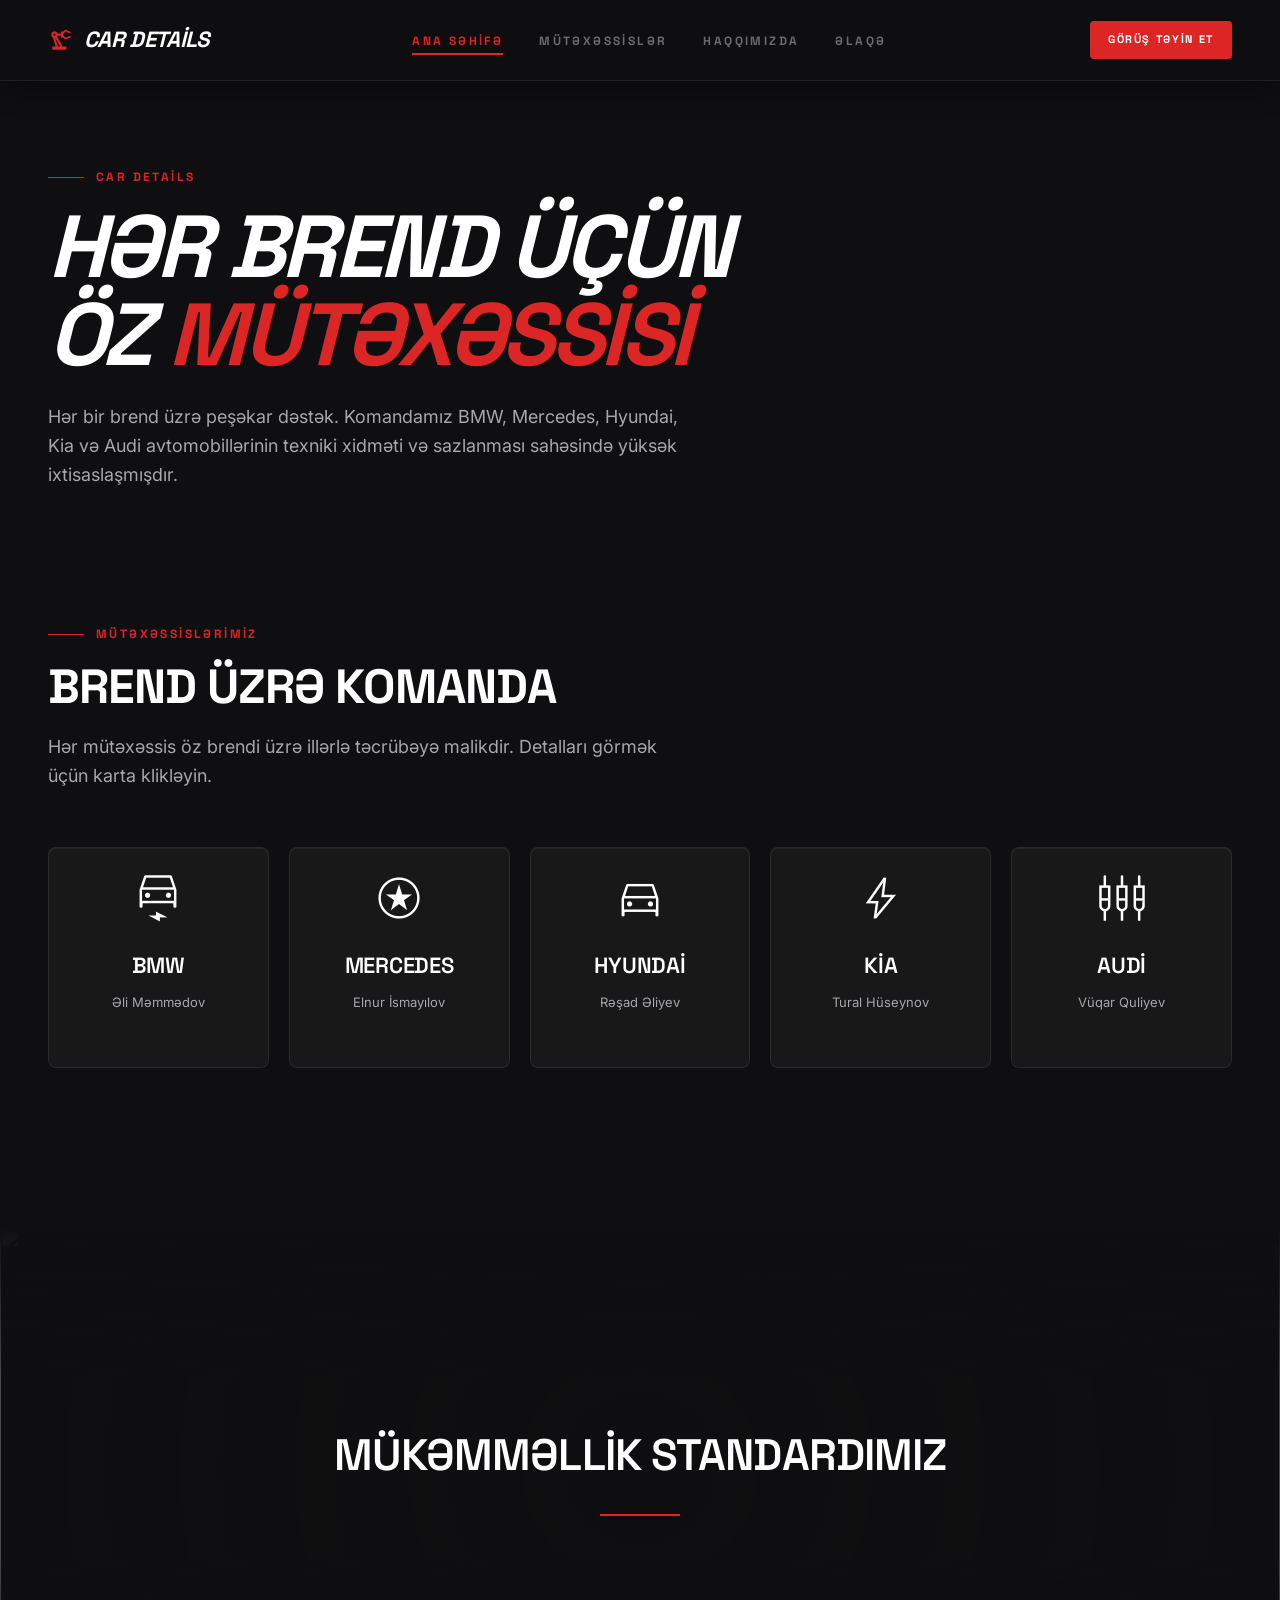
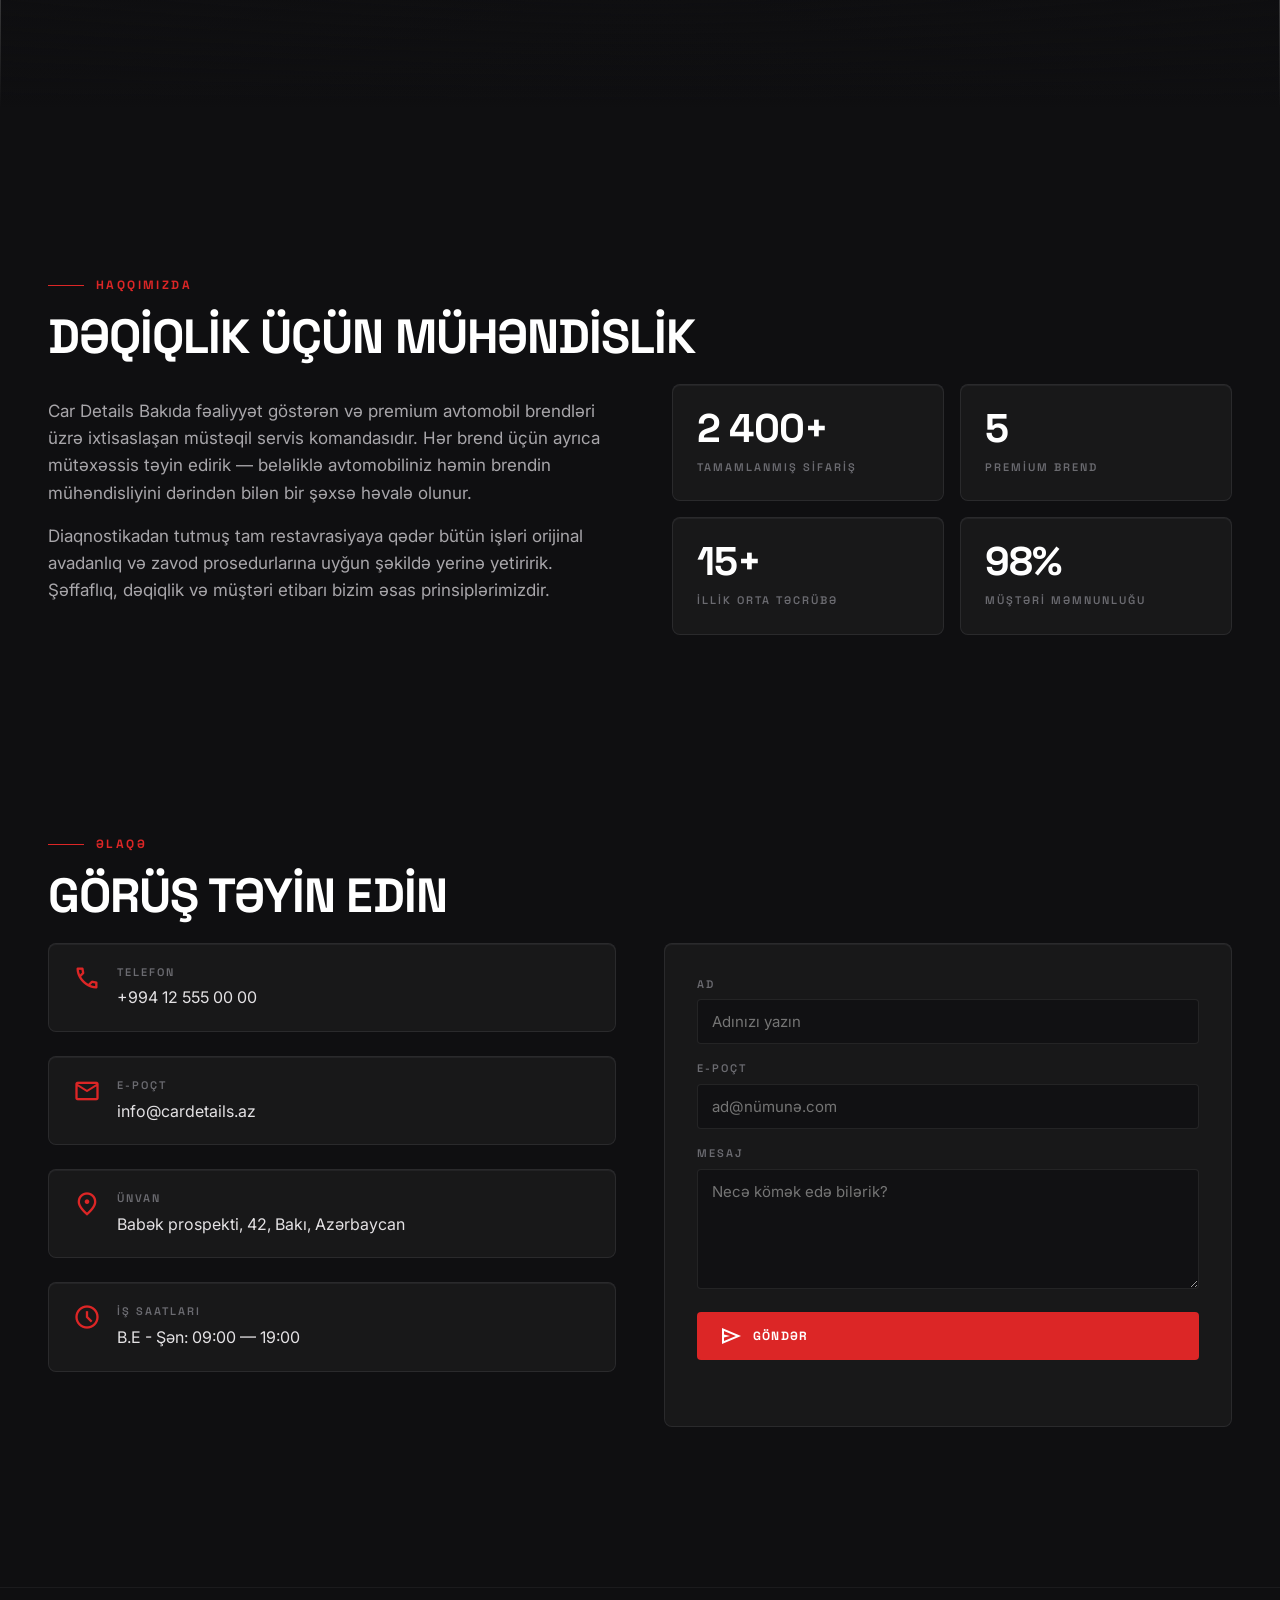
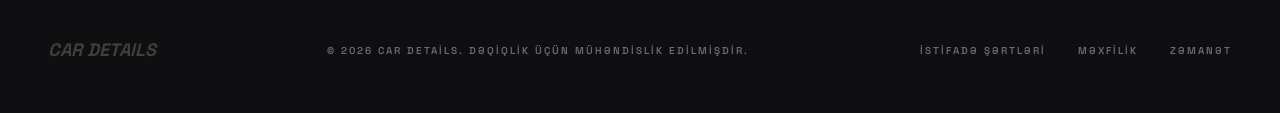
==== index.html @ a3300c51 "Initial commit: Car Details landing page - Responsive landing page with hero, specialists grid, abou" ====
<!DOCTYPE html>
<html lang="az">
  <head>
    <meta charset="UTF-8" />
    <meta name="viewport" content="width=device-width, initial-scale=1.0" />
    <title>Car Details — Avtomobil Mütəxəssisləri</title>
    <meta
      name="description"
      content="Car Details — BMW, Mercedes, Hyundai, Kia və Audi üzrə peşəkar avtomobil mütəxəssisləri."
    />
    <link rel="preconnect" href="https://fonts.googleapis.com" />
    <link rel="preconnect" href="https://fonts.gstatic.com" crossorigin />
    <link
      href="https://fonts.googleapis.com/css2?family=Space+Grotesk:wght@300;400;500;600;700;900&family=Inter:wght@300;400;500;600;700&display=swap"
      rel="stylesheet"
    />
    <link
      href="https://fonts.googleapis.com/css2?family=Material+Symbols+Outlined:wght,FILL@100..700,0..1&display=swap"
      rel="stylesheet"
    />
    <link rel="stylesheet" href="css/style.css" />
    <link rel="stylesheet" href="css/navbar.css" />
    <link rel="stylesheet" href="css/cards.css" />
  </head>
  <body>
    <header class="navbar">
      <div class="navbar-inner">
        <a href="#ana-sehife" class="navbar-brand">
          <span class="material-symbols-outlined">precision_manufacturing</span>
          Car Details
        </a>

        <button
          class="navbar-toggle"
          id="navToggle"
          aria-label="Menyunu aç"
          aria-controls="navMenu"
          aria-expanded="false"
        >
          <span class="material-symbols-outlined">menu</span>
        </button>

        <ul class="navbar-menu" id="navMenu">
          <li>
            <a href="#ana-sehife" class="navbar-link active" data-nav>Ana Səhifə</a>
          </li>
          <li>
            <a href="#mutexessisler" class="navbar-link" data-nav>Mütəxəssislər</a>
          </li>
          <li>
            <a href="#haqqimizda" class="navbar-link" data-nav>Haqqımızda</a>
          </li>
          <li>
            <a href="#elaqe" class="navbar-link" data-nav>Əlaqə</a>
          </li>
        </ul>

        <a href="#elaqe" class="navbar-cta">Görüş Təyin Et</a>
      </div>
    </header>

    <main class="page-fade">
      <section id="ana-sehife" class="section hero">
        <div class="container">
          <span class="section-eyebrow">Car Details</span>
          <h1 class="hero-headline">
            Hər brend üçün<br />
            öz <span>mütəxəssisi</span>
          </h1>
          <p class="hero-lead">
            Hər bir brend üzrə peşəkar dəstək. Komandamız BMW, Mercedes,
            Hyundai, Kia və Audi avtomobillərinin texniki xidməti və sazlanması
            sahəsində yüksək ixtisaslaşmışdır.
          </p>
        </div>
      </section>

      <section id="mutexessisler" class="section">
        <div class="container">
          <span class="section-eyebrow">Mütəxəssislərimiz</span>
          <h2 class="section-title">Brend üzrə Komanda</h2>
          <p class="section-subtitle">
            Hər mütəxəssis öz brendi üzrə illərlə təcrübəyə malikdir. Detalları
            görmək üçün karta klikləyin.
          </p>
          <div class="cards-grid" id="cardsGrid"></div>
        </div>
      </section>

      <section class="visual-break" aria-hidden="true">
        <img
          src="https://images.unsplash.com/photo-1511919884226-fd3cad34687c?auto=format&fit=crop&w=1920&q=80"
          alt=""
        />
        <div class="visual-break-content">
          <h2>Mükəmməllik Standardımız</h2>
          <div class="visual-break-rule"></div>
        </div>
      </section>

      <section id="haqqimizda" class="section">
        <div class="container">
          <span class="section-eyebrow">Haqqımızda</span>
          <h2 class="section-title">Dəqiqlik üçün Mühəndislik</h2>
          <div class="about-grid">
            <div class="about-content">
              <p>
                Car Details Bakıda fəaliyyət göstərən və premium avtomobil
                brendləri üzrə ixtisaslaşan müstəqil servis komandasıdır. Hər
                brend üçün ayrıca mütəxəssis təyin edirik — beləliklə avtomobiliniz
                həmin brendin mühəndisliyini dərindən bilən bir şəxsə həvalə
                olunur.
              </p>
              <p>
                Diaqnostikadan tutmuş tam restavrasiyaya qədər bütün işləri orijinal
                avadanlıq və zavod prosedurlarına uyğun şəkildə yerinə yetiririk.
                Şəffaflıq, dəqiqlik və müştəri etibarı bizim əsas prinsiplərimizdir.
              </p>
            </div>
            <div class="about-stats">
              <div class="about-stat glass">
                <div class="about-stat-value">2 400+</div>
                <div class="about-stat-label">Tamamlanmış Sifariş</div>
              </div>
              <div class="about-stat glass">
                <div class="about-stat-value">5</div>
                <div class="about-stat-label">Premium Brend</div>
              </div>
              <div class="about-stat glass">
                <div class="about-stat-value">15+</div>
                <div class="about-stat-label">İllik Orta Təcrübə</div>
              </div>
              <div class="about-stat glass">
                <div class="about-stat-value">98%</div>
                <div class="about-stat-label">Müştəri Məmnunluğu</div>
              </div>
            </div>
          </div>
        </div>
      </section>

      <section id="elaqe" class="section">
        <div class="container">
          <span class="section-eyebrow">Əlaqə</span>
          <h2 class="section-title">Görüş Təyin Edin</h2>
          <div class="contact-grid">
            <div class="contact-info">
              <div class="contact-item glass">
                <span class="material-symbols-outlined">call</span>
                <div>
                  <div class="contact-item-label">Telefon</div>
                  <div class="contact-item-value">+994 12 555 00 00</div>
                </div>
              </div>
              <div class="contact-item glass">
                <span class="material-symbols-outlined">mail</span>
                <div>
                  <div class="contact-item-label">E-poçt</div>
                  <div class="contact-item-value">info@cardetails.az</div>
                </div>
              </div>
              <div class="contact-item glass">
                <span class="material-symbols-outlined">location_on</span>
                <div>
                  <div class="contact-item-label">Ünvan</div>
                  <div class="contact-item-value">
                    Babək prospekti, 42, Bakı, Azərbaycan
                  </div>
                </div>
              </div>
              <div class="contact-item glass">
                <span class="material-symbols-outlined">schedule</span>
                <div>
                  <div class="contact-item-label">İş saatları</div>
                  <div class="contact-item-value">B.E - Şən: 09:00 — 19:00</div>
                </div>
              </div>
            </div>

            <form class="contact-form glass" id="contactForm" novalidate>
              <div>
                <label for="cf-name">Ad</label>
                <input
                  type="text"
                  id="cf-name"
                  name="name"
                  required
                  placeholder="Adınızı yazın"
                />
              </div>
              <div>
                <label for="cf-email">E-poçt</label>
                <input
                  type="email"
                  id="cf-email"
                  name="email"
                  required
                  placeholder="ad@nümunə.com"
                />
              </div>
              <div>
                <label for="cf-message">Mesaj</label>
                <textarea
                  id="cf-message"
                  name="message"
                  required
                  placeholder="Necə kömək edə bilərik?"
                ></textarea>
              </div>
              <button type="submit" class="btn">
                <span class="material-symbols-outlined">send</span>
                Göndər
              </button>
              <div class="contact-form-status" id="contactStatus"></div>
            </form>
          </div>
        </div>
      </section>
    </main>

    <footer class="footer">
      <div class="container footer-inner">
        <div class="footer-brand">CAR DETAILS</div>
        <div class="footer-copy">
          © 2026 Car Details. Dəqiqlik üçün mühəndislik edilmişdir.
        </div>
        <nav class="footer-links">
          <a href="#">İstifadə Şərtləri</a>
          <a href="#">Məxfilik</a>
          <a href="#">Zəmanət</a>
        </nav>
      </div>
    </footer>

    <script src="js/data.js"></script>
    <script src="js/app.js"></script>
  </body>
</html>
---- css/style.css ----
:root {
  --bg: #0f0f11;
  --surface: #131315;
  --surface-1: #1b1b1d;
  --surface-2: #1f1f21;
  --surface-3: #2a2a2c;
  --on-surface: #e4e2e4;
  --on-muted: #a8a6aa;
  --on-dim: #6b6b70;
  --border: rgba(255, 255, 255, 0.08);
  --border-strong: rgba(255, 255, 255, 0.14);
  --accent: #dc2626;
  --accent-hover: #b91c1c;
  --accent-glow: #ff5540;
  --shadow-lg: 0 24px 60px rgba(0, 0, 0, 0.45);
  --container: 1440px;
  --gutter: 24px;
  --radius-sm: 4px;
  --radius-md: 8px;
  --radius-lg: 12px;
  --easing: cubic-bezier(0.4, 0, 0.2, 1);
}

* {
  margin: 0;
  padding: 0;
  box-sizing: border-box;
}

html {
  scroll-behavior: smooth;
  scroll-padding-top: 96px;
}

body {
  font-family: "Inter", system-ui, -apple-system, sans-serif;
  font-size: 16px;
  line-height: 1.6;
  font-weight: 400;
  background: var(--bg);
  color: var(--on-surface);
  -webkit-font-smoothing: antialiased;
  -moz-osx-font-smoothing: grayscale;
  min-height: 100vh;
  overflow-x: hidden;
}

img {
  max-width: 100%;
  display: block;
}

a {
  color: inherit;
  text-decoration: none;
}

button {
  font-family: inherit;
  cursor: pointer;
  border: none;
  background: none;
  color: inherit;
}

.material-symbols-outlined {
  font-variation-settings: "FILL" 0, "wght" 400, "GRAD" 0, "opsz" 24;
  display: inline-block;
  line-height: 1;
  user-select: none;
}

.container {
  max-width: var(--container);
  margin: 0 auto;
  padding: 0 48px;
}

main {
  padding-top: 80px;
}

.section {
  padding: 96px 0;
  position: relative;
}

.section-eyebrow {
  font-family: "Space Grotesk", sans-serif;
  font-size: 12px;
  font-weight: 700;
  letter-spacing: 0.2em;
  text-transform: uppercase;
  color: var(--accent);
  margin-bottom: 16px;
  display: inline-flex;
  align-items: center;
  gap: 12px;
}

.section-eyebrow::before {
  content: "";
  width: 36px;
  height: 1px;
  background: var(--accent);
  display: inline-block;
}

.section-title {
  font-family: "Space Grotesk", sans-serif;
  font-size: clamp(32px, 5vw, 48px);
  line-height: 1.1;
  letter-spacing: -0.02em;
  font-weight: 700;
  color: #fff;
  margin-bottom: 20px;
  text-transform: uppercase;
}

.section-subtitle {
  font-size: 18px;
  line-height: 1.6;
  color: var(--on-muted);
  max-width: 640px;
}

.btn {
  display: inline-flex;
  align-items: center;
  gap: 10px;
  background: var(--accent);
  color: #fff;
  padding: 12px 22px;
  font-family: "Space Grotesk", sans-serif;
  text-transform: uppercase;
  letter-spacing: 0.1em;
  font-weight: 700;
  font-size: 12px;
  border-radius: var(--radius-sm);
  transition: background 0.2s var(--easing), transform 0.15s var(--easing);
}

.btn:hover {
  background: var(--accent-hover);
}

.btn:active {
  transform: scale(0.97);
}

.btn-ghost {
  background: transparent;
  border: 1px solid var(--border-strong);
  color: var(--on-surface);
}

.btn-ghost:hover {
  border-color: var(--accent);
  color: #fff;
  background: rgba(220, 38, 38, 0.08);
}

.glass {
  background: rgba(31, 31, 33, 0.6);
  backdrop-filter: blur(20px);
  -webkit-backdrop-filter: blur(20px);
  border: 1px solid var(--border);
  border-radius: var(--radius-md);
  box-shadow: inset 0 1px 0 0 rgba(255, 255, 255, 0.05);
}

/* Hero */
.hero {
  padding: 80px 0 32px;
}

.hero-headline {
  font-family: "Space Grotesk", sans-serif;
  font-size: clamp(48px, 8vw, 88px);
  line-height: 1;
  letter-spacing: -0.04em;
  font-weight: 700;
  text-transform: uppercase;
  color: #fff;
  font-style: italic;
}

.hero-headline span {
  color: var(--accent);
}

.hero-lead {
  margin-top: 24px;
  font-size: 18px;
  color: var(--on-muted);
  max-width: 640px;
}

/* Visual break */
.visual-break {
  position: relative;
  height: 480px;
  overflow: hidden;
  margin: 64px 0;
}

.visual-break::before,
.visual-break::after {
  content: "";
  position: absolute;
  inset: 0;
  z-index: 1;
}

.visual-break::before {
  background: linear-gradient(
    to top,
    var(--bg) 0%,
    transparent 30%,
    transparent 70%,
    var(--bg) 100%
  );
}

.visual-break::after {
  background: radial-gradient(
    circle at center,
    transparent 0%,
    rgba(15, 15, 17, 0.4) 100%
  );
}

.visual-break img {
  width: 100%;
  height: 100%;
  object-fit: cover;
  filter: grayscale(100%) brightness(0.55);
}

.visual-break-content {
  position: absolute;
  inset: 0;
  z-index: 2;
  display: flex;
  flex-direction: column;
  align-items: center;
  justify-content: center;
  text-align: center;
}

.visual-break-content h2 {
  font-family: "Space Grotesk", sans-serif;
  font-size: clamp(28px, 4vw, 44px);
  text-transform: uppercase;
  font-weight: 600;
  color: #fff;
  letter-spacing: -0.02em;
  margin-bottom: 24px;
}

.visual-break-rule {
  width: 80px;
  height: 2px;
  background: var(--accent);
}

/* About */
.about-grid {
  display: grid;
  grid-template-columns: 1fr 1fr;
  gap: 64px;
  align-items: center;
}

.about-content p {
  color: var(--on-muted);
  margin-bottom: 16px;
  font-size: 17px;
}

.about-stats {
  display: grid;
  grid-template-columns: repeat(2, 1fr);
  gap: 16px;
}

.about-stat {
  padding: 24px;
}

.about-stat-value {
  font-family: "Space Grotesk", sans-serif;
  font-size: 40px;
  font-weight: 700;
  color: #fff;
  line-height: 1;
  letter-spacing: -0.02em;
}

.about-stat-label {
  font-family: "Space Grotesk", sans-serif;
  font-size: 11px;
  text-transform: uppercase;
  letter-spacing: 0.18em;
  color: var(--on-dim);
  margin-top: 10px;
  font-weight: 600;
}

/* Contact */
.contact-grid {
  display: grid;
  grid-template-columns: 1fr 1fr;
  gap: 48px;
}

.contact-info {
  display: flex;
  flex-direction: column;
  gap: 24px;
}

.contact-item {
  display: flex;
  align-items: flex-start;
  gap: 16px;
  padding: 20px 24px;
}

.contact-item .material-symbols-outlined {
  color: var(--accent);
  font-size: 28px;
  flex-shrink: 0;
}

.contact-item-label {
  font-family: "Space Grotesk", sans-serif;
  font-size: 11px;
  letter-spacing: 0.18em;
  text-transform: uppercase;
  color: var(--on-dim);
  margin-bottom: 4px;
  font-weight: 600;
}

.contact-item-value {
  font-size: 16px;
  color: var(--on-surface);
}

.contact-form {
  padding: 32px;
  display: flex;
  flex-direction: column;
  gap: 16px;
}

.contact-form label {
  font-family: "Space Grotesk", sans-serif;
  font-size: 11px;
  letter-spacing: 0.18em;
  text-transform: uppercase;
  color: var(--on-dim);
  margin-bottom: 6px;
  font-weight: 600;
  display: block;
}

.contact-form input,
.contact-form textarea {
  width: 100%;
  background: rgba(0, 0, 0, 0.25);
  border: 1px solid var(--border);
  border-radius: var(--radius-sm);
  padding: 12px 14px;
  color: var(--on-surface);
  font-family: inherit;
  font-size: 15px;
  transition: border-color 0.2s var(--easing), background 0.2s var(--easing);
}

.contact-form input:focus,
.contact-form textarea:focus {
  outline: none;
  border-color: var(--accent);
  background: rgba(0, 0, 0, 0.4);
}

.contact-form textarea {
  resize: vertical;
  min-height: 120px;
  font-family: inherit;
}

.contact-form-status {
  font-family: "Space Grotesk", sans-serif;
  font-size: 12px;
  letter-spacing: 0.1em;
  text-transform: uppercase;
  color: var(--accent);
  min-height: 18px;
  font-weight: 600;
}

/* Footer */
.footer {
  background: var(--bg);
  border-top: 1px solid rgba(255, 255, 255, 0.05);
  padding: 48px 0;
  margin-top: 64px;
}

.footer-inner {
  display: flex;
  flex-wrap: wrap;
  justify-content: space-between;
  align-items: center;
  gap: 24px;
}

.footer-brand {
  font-family: "Space Grotesk", sans-serif;
  font-weight: 900;
  font-size: 18px;
  color: rgba(255, 255, 255, 0.2);
  text-transform: uppercase;
  font-style: italic;
}

.footer-copy,
.footer-links a {
  font-family: "Space Grotesk", sans-serif;
  font-size: 10px;
  letter-spacing: 0.2em;
  text-transform: uppercase;
  color: var(--on-dim);
  font-weight: 600;
}

.footer-links {
  display: flex;
  gap: 32px;
}

.footer-links a {
  transition: color 0.2s var(--easing);
}

.footer-links a:hover {
  color: var(--accent);
}

/* Page transition */
.page-fade {
  animation: fadeIn 0.5s var(--easing) both;
}

@keyframes fadeIn {
  from {
    opacity: 0;
    transform: translateY(8px);
  }
  to {
    opacity: 1;
    transform: translateY(0);
  }
}

/* Responsive */
@media (max-width: 960px) {
  .container {
    padding: 0 24px;
  }
  .section {
    padding: 64px 0;
  }
  .about-grid,
  .contact-grid {
    grid-template-columns: 1fr;
    gap: 32px;
  }
  .visual-break {
    height: 360px;
    margin: 48px 0;
  }
  main {
    padding-top: 72px;
  }
}

@media (max-width: 600px) {
  .container {
    padding: 0 20px;
  }
  .footer-inner {
    flex-direction: column;
    text-align: center;
  }
  .footer-links {
    flex-wrap: wrap;
    justify-content: center;
    gap: 18px;
  }
}
---- css/navbar.css ----
.navbar {
  position: fixed;
  top: 0;
  left: 0;
  right: 0;
  z-index: 50;
  background: rgba(15, 15, 17, 0.78);
  backdrop-filter: blur(24px);
  -webkit-backdrop-filter: blur(24px);
  border-bottom: 1px solid rgba(255, 255, 255, 0.08);
  box-shadow: 0 4px 30px rgba(0, 0, 0, 0.4);
}

.navbar-inner {
  display: flex;
  justify-content: space-between;
  align-items: center;
  height: 80px;
  max-width: var(--container);
  margin: 0 auto;
  padding: 0 48px;
  gap: 24px;
}

.navbar-brand {
  font-family: "Space Grotesk", sans-serif;
  font-size: 22px;
  font-weight: 900;
  font-style: italic;
  letter-spacing: -0.03em;
  text-transform: uppercase;
  color: #fff;
  display: flex;
  align-items: center;
  gap: 10px;
  white-space: nowrap;
}

.navbar-brand .material-symbols-outlined {
  font-size: 26px;
  color: var(--accent);
}

.navbar-menu {
  display: flex;
  gap: 36px;
  align-items: center;
  list-style: none;
}

.navbar-link {
  font-family: "Space Grotesk", sans-serif;
  font-size: 12px;
  font-weight: 700;
  text-transform: uppercase;
  letter-spacing: 0.2em;
  color: var(--on-dim);
  padding-bottom: 4px;
  border-bottom: 2px solid transparent;
  transition: color 0.2s var(--easing), border-color 0.2s var(--easing);
}

.navbar-link:hover {
  color: #fff;
}

.navbar-link.active {
  color: var(--accent);
  border-bottom-color: var(--accent);
}

.navbar-cta {
  background: var(--accent);
  color: #fff;
  padding: 10px 18px;
  font-family: "Space Grotesk", sans-serif;
  font-size: 11px;
  font-weight: 700;
  letter-spacing: 0.15em;
  text-transform: uppercase;
  border-radius: var(--radius-sm);
  transition: background 0.2s var(--easing), transform 0.15s var(--easing);
  display: inline-flex;
  align-items: center;
  gap: 8px;
  white-space: nowrap;
}

.navbar-cta:hover {
  background: var(--accent-hover);
}

.navbar-cta:active {
  transform: scale(0.97);
}

.navbar-toggle {
  display: none;
  width: 40px;
  height: 40px;
  align-items: center;
  justify-content: center;
  border-radius: var(--radius-sm);
  color: #fff;
  border: 1px solid var(--border);
  background: rgba(255, 255, 255, 0.04);
  transition: background 0.2s var(--easing);
}

.navbar-toggle:hover {
  background: rgba(220, 38, 38, 0.15);
  border-color: var(--accent);
}

.navbar-toggle .material-symbols-outlined {
  font-size: 24px;
}

@media (max-width: 960px) {
  .navbar-inner {
    padding: 0 24px;
    height: 72px;
  }

  .navbar-toggle {
    display: inline-flex;
  }

  .navbar-menu {
    position: absolute;
    top: 72px;
    left: 0;
    right: 0;
    flex-direction: column;
    align-items: stretch;
    gap: 0;
    background: rgba(15, 15, 17, 0.96);
    backdrop-filter: blur(24px);
    -webkit-backdrop-filter: blur(24px);
    border-bottom: 1px solid rgba(255, 255, 255, 0.08);
    padding: 12px 24px 20px;
    transform: translateY(-12px);
    opacity: 0;
    pointer-events: none;
    transition: opacity 0.25s var(--easing), transform 0.25s var(--easing);
  }

  .navbar-menu.open {
    opacity: 1;
    transform: translateY(0);
    pointer-events: auto;
  }

  .navbar-link {
    padding: 14px 4px;
    border-bottom: 1px solid var(--border);
  }

  .navbar-link.active {
    border-bottom-color: var(--accent);
  }

  .navbar-cta {
    display: none;
  }
}
---- css/cards.css ----
/* Specialist brand cards (home page) */
.cards-grid {
  display: grid;
  grid-template-columns: repeat(5, 1fr);
  gap: 20px;
  margin-top: 56px;
}

.card {
  position: relative;
  display: flex;
  flex-direction: column;
  align-items: center;
  justify-content: center;
  text-align: center;
  padding: 32px 20px;
  aspect-ratio: 1;
  background: rgba(31, 31, 33, 0.6);
  backdrop-filter: blur(20px);
  -webkit-backdrop-filter: blur(20px);
  border: 1px solid rgba(255, 255, 255, 0.08);
  border-radius: var(--radius-md);
  box-shadow: inset 0 1px 0 0 rgba(255, 255, 255, 0.05);
  cursor: pointer;
  overflow: hidden;
  transition: transform 0.35s var(--easing), border-color 0.35s var(--easing),
    background 0.35s var(--easing), box-shadow 0.35s var(--easing);
}

.card::after {
  content: "";
  position: absolute;
  inset: 0;
  background: radial-gradient(
    circle at 50% 110%,
    rgba(255, 85, 64, 0.18) 0%,
    transparent 60%
  );
  opacity: 0;
  transition: opacity 0.35s var(--easing);
  pointer-events: none;
}

.card:hover {
  transform: translateY(-6px);
  border-color: rgba(255, 85, 64, 0.5);
  background: rgba(31, 31, 33, 0.85);
  box-shadow: 0 18px 48px rgba(0, 0, 0, 0.45),
    inset 0 1px 0 0 rgba(255, 255, 255, 0.08);
}

.card:hover::after {
  opacity: 1;
}

.card-icon {
  display: flex;
  align-items: center;
  justify-content: center;
  margin-bottom: 24px;
  color: #fff;
  transition: color 0.3s var(--easing), transform 0.3s var(--easing);
}

.card-icon .material-symbols-outlined {
  font-size: 52px;
  font-variation-settings: "FILL" 0, "wght" 300, "GRAD" 0, "opsz" 48;
}

.card:hover .card-icon {
  color: var(--accent);
  transform: scale(1.05);
}

.card-brand {
  font-family: "Space Grotesk", sans-serif;
  font-size: 22px;
  font-weight: 600;
  color: #fff;
  letter-spacing: -0.01em;
  text-transform: uppercase;
  transition: color 0.3s var(--easing);
  position: relative;
  z-index: 1;
}

.card:hover .card-brand {
  color: var(--accent);
}

.card-name {
  margin-top: 8px;
  font-size: 13px;
  color: var(--on-muted);
  position: relative;
  z-index: 1;
}

.card-tagline {
  margin-top: 14px;
  font-family: "Space Grotesk", sans-serif;
  font-size: 10px;
  letter-spacing: 0.2em;
  text-transform: uppercase;
  color: var(--on-dim);
  font-weight: 600;
  opacity: 0;
  transform: translateY(6px);
  transition: opacity 0.35s var(--easing), transform 0.35s var(--easing);
  position: relative;
  z-index: 1;
}

.card:hover .card-tagline {
  opacity: 1;
  transform: translateY(0);
}

@media (max-width: 1100px) {
  .cards-grid {
    grid-template-columns: repeat(3, 1fr);
  }
}

@media (max-width: 700px) {
  .cards-grid {
    grid-template-columns: repeat(2, 1fr);
    gap: 14px;
  }
  .card {
    padding: 24px 14px;
  }
  .card-icon .material-symbols-outlined {
    font-size: 42px;
  }
  .card-brand {
    font-size: 18px;
  }
}

@media (max-width: 420px) {
  .cards-grid {
    grid-template-columns: 1fr;
  }
  .card {
    aspect-ratio: 16 / 10;
  }
}

/* Specialist details page */
.specialist-back {
  display: inline-flex;
  align-items: center;
  gap: 8px;
  font-family: "Space Grotesk", sans-serif;
  font-size: 11px;
  letter-spacing: 0.2em;
  text-transform: uppercase;
  color: var(--on-muted);
  margin-bottom: 32px;
  padding: 8px 14px;
  border: 1px solid var(--border);
  border-radius: var(--radius-sm);
  font-weight: 600;
  transition: color 0.2s var(--easing), border-color 0.2s var(--easing),
    background 0.2s var(--easing);
}

.specialist-back:hover {
  color: #fff;
  border-color: var(--accent);
  background: rgba(220, 38, 38, 0.08);
}

.specialist-grid {
  display: grid;
  grid-template-columns: 4fr 8fr;
  gap: 32px;
}

.specialist-profile {
  display: flex;
  flex-direction: column;
  gap: 28px;
}

.specialist-image {
  position: relative;
  aspect-ratio: 4 / 5;
  overflow: hidden;
  border-radius: var(--radius-md);
  padding: 8px;
  background: rgba(31, 31, 33, 0.6);
  backdrop-filter: blur(20px);
  -webkit-backdrop-filter: blur(20px);
  border: 1px solid var(--border);
}

.specialist-image img {
  width: 100%;
  height: 100%;
  object-fit: cover;
  border-radius: var(--radius-sm);
  filter: grayscale(80%);
  transition: filter 0.7s var(--easing), transform 0.7s var(--easing);
}

.specialist-image:hover img {
  filter: grayscale(0%);
  transform: scale(1.02);
}

.specialist-image::after {
  content: "";
  position: absolute;
  inset: 8px;
  border-radius: var(--radius-sm);
  background: linear-gradient(
    to top,
    rgba(15, 15, 17, 0.7) 0%,
    transparent 40%
  );
  pointer-events: none;
}

.specialist-name {
  font-family: "Space Grotesk", sans-serif;
  font-size: clamp(40px, 6vw, 64px);
  line-height: 1;
  letter-spacing: -0.04em;
  font-weight: 700;
  text-transform: uppercase;
  font-style: italic;
  color: #fff;
}

.specialist-title-row {
  display: flex;
  align-items: center;
  gap: 14px;
  margin-top: 14px;
}

.specialist-title-row::before {
  content: "";
  width: 48px;
  height: 1px;
  background: var(--accent);
}

.specialist-title-text {
  font-family: "Space Grotesk", sans-serif;
  font-size: 12px;
  font-weight: 700;
  letter-spacing: 0.2em;
  text-transform: uppercase;
  color: var(--accent);
}

.specialist-actions {
  display: flex;
  gap: 12px;
}

.specialist-action {
  width: 48px;
  height: 48px;
  display: inline-flex;
  align-items: center;
  justify-content: center;
  background: rgba(31, 31, 33, 0.6);
  backdrop-filter: blur(20px);
  -webkit-backdrop-filter: blur(20px);
  border: 1px solid var(--border);
  border-radius: var(--radius-md);
  color: #fff;
  transition: background 0.2s var(--easing), border-color 0.2s var(--easing),
    transform 0.15s var(--easing);
}

.specialist-action:hover {
  background: var(--accent);
  border-color: var(--accent);
}

.specialist-action:active {
  transform: scale(0.95);
}

.specialist-content {
  display: flex;
  flex-direction: column;
  gap: 28px;
}

.bio-card {
  padding: 40px;
  display: flex;
  flex-direction: column;
  gap: 28px;
}

.bio-eyebrow {
  font-family: "Space Grotesk", sans-serif;
  font-size: 11px;
  letter-spacing: 0.22em;
  text-transform: uppercase;
  color: var(--on-dim);
  font-weight: 600;
}

.bio-text {
  font-size: 17px;
  line-height: 1.7;
  color: var(--on-muted);
}

.bio-meta {
  display: grid;
  grid-template-columns: 1fr 1fr;
  gap: 28px;
  padding-top: 28px;
  border-top: 1px solid var(--border);
}

.bio-meta-label {
  font-family: "Space Grotesk", sans-serif;
  font-size: 11px;
  letter-spacing: 0.22em;
  text-transform: uppercase;
  color: var(--on-dim);
  margin-bottom: 6px;
  font-weight: 600;
}

.bio-meta-value {
  font-family: "Space Grotesk", sans-serif;
  font-size: 20px;
  font-weight: 600;
  color: #fff;
  letter-spacing: -0.01em;
}

.stats-grid {
  display: grid;
  grid-template-columns: repeat(3, 1fr);
  gap: 16px;
}

.stat {
  padding: 28px 20px;
  display: flex;
  flex-direction: column;
  align-items: center;
  text-align: center;
  gap: 14px;
}

.stat .material-symbols-outlined {
  color: var(--accent);
  font-size: 36px;
}

.stat-value {
  font-family: "Space Grotesk", sans-serif;
  font-size: 36px;
  font-weight: 700;
  letter-spacing: -0.02em;
  color: #fff;
  line-height: 1;
}

.stat-label {
  font-family: "Space Grotesk", sans-serif;
  font-size: 10px;
  letter-spacing: 0.22em;
  text-transform: uppercase;
  color: var(--on-dim);
  font-weight: 600;
}

.map-card {
  position: relative;
  height: 220px;
  overflow: hidden;
  border-radius: var(--radius-md);
}

.map-card iframe {
  width: 100%;
  height: 100%;
  border: 0;
  filter: grayscale(80%) invert(1) contrast(0.9) hue-rotate(180deg) brightness(0.85);
  transition: filter 0.4s var(--easing);
}

.map-card:hover iframe {
  filter: grayscale(40%) invert(1) contrast(0.9) hue-rotate(180deg)
    brightness(0.95);
}

.map-pin {
  position: absolute;
  top: 50%;
  left: 50%;
  transform: translate(-50%, -50%);
  display: inline-flex;
  align-items: center;
  gap: 10px;
  background: rgba(220, 38, 38, 0.2);
  backdrop-filter: blur(8px);
  -webkit-backdrop-filter: blur(8px);
  border: 1px solid var(--accent);
  border-radius: var(--radius-sm);
  padding: 12px 20px;
  pointer-events: none;
  font-family: "Space Grotesk", sans-serif;
  font-size: 11px;
  letter-spacing: 0.22em;
  text-transform: uppercase;
  color: #fff;
  font-weight: 700;
}

.map-pin .material-symbols-outlined {
  font-size: 20px;
  font-variation-settings: "FILL" 1;
}

@media (max-width: 960px) {
  .specialist-grid {
    grid-template-columns: 1fr;
    gap: 32px;
  }
  .bio-card {
    padding: 28px;
  }
  .bio-meta {
    grid-template-columns: 1fr;
    gap: 20px;
  }
  .stats-grid {
    grid-template-columns: 1fr;
  }
}
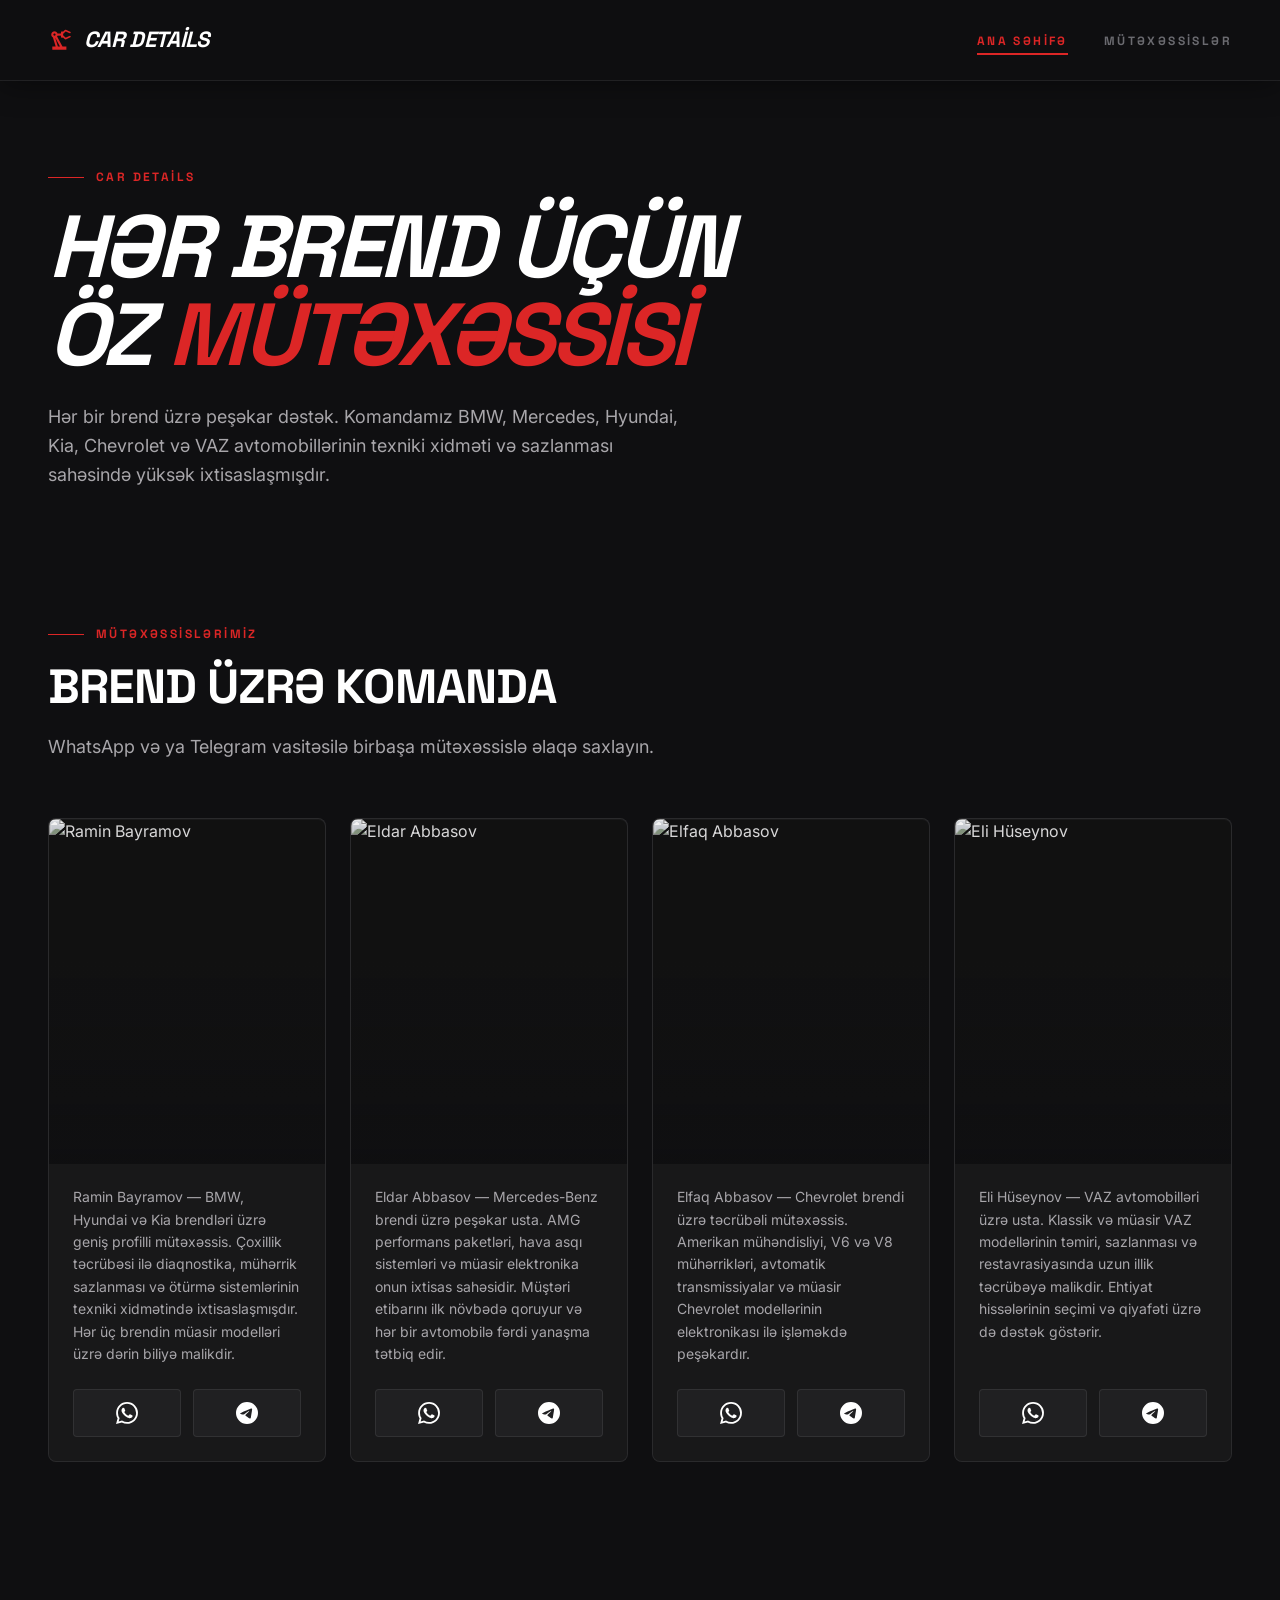
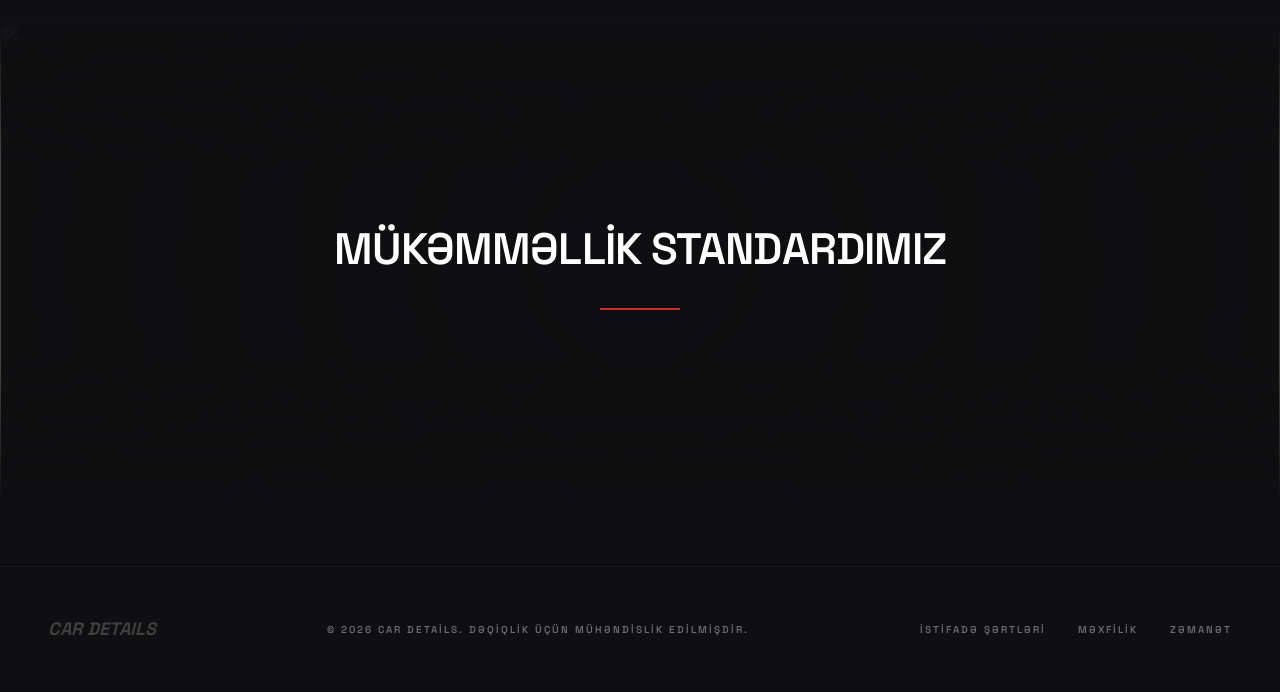
==== commit 38023e1d: "Refactor specialists section and add Netlify CMS schema - Replace specialist data with 4 people (Ram" ====
--- a/index.html
+++ b/index.html
@@ -6,7 +6,7 @@
     <title>Car Details — Avtomobil Mütəxəssisləri</title>
     <meta
       name="description"
-      content="Car Details — BMW, Mercedes, Hyundai, Kia və Audi üzrə peşəkar avtomobil mütəxəssisləri."
+      content="Car Details — BMW, Mercedes, Hyundai, Kia, Chevrolet və VAZ üzrə peşəkar avtomobil mütəxəssisləri."
     />
     <link rel="preconnect" href="https://fonts.googleapis.com" />
     <link rel="preconnect" href="https://fonts.gstatic.com" crossorigin />
@@ -47,15 +47,7 @@
           <li>
             <a href="#mutexessisler" class="navbar-link" data-nav>Mütəxəssislər</a>
           </li>
-          <li>
-            <a href="#haqqimizda" class="navbar-link" data-nav>Haqqımızda</a>
-          </li>
-          <li>
-            <a href="#elaqe" class="navbar-link" data-nav>Əlaqə</a>
-          </li>
         </ul>
-
-        <a href="#elaqe" class="navbar-cta">Görüş Təyin Et</a>
       </div>
     </header>
 
@@ -69,8 +61,8 @@
           </h1>
           <p class="hero-lead">
             Hər bir brend üzrə peşəkar dəstək. Komandamız BMW, Mercedes,
-            Hyundai, Kia və Audi avtomobillərinin texniki xidməti və sazlanması
-            sahəsində yüksək ixtisaslaşmışdır.
+            Hyundai, Kia, Chevrolet və VAZ avtomobillərinin texniki xidməti və
+            sazlanması sahəsində yüksək ixtisaslaşmışdır.
           </p>
         </div>
       </section>
@@ -80,8 +72,8 @@
           <span class="section-eyebrow">Mütəxəssislərimiz</span>
           <h2 class="section-title">Brend üzrə Komanda</h2>
           <p class="section-subtitle">
-            Hər mütəxəssis öz brendi üzrə illərlə təcrübəyə malikdir. Detalları
-            görmək üçün karta klikləyin.
+            WhatsApp və ya Telegram vasitəsilə birbaşa mütəxəssislə əlaqə
+            saxlayın.
           </p>
           <div class="cards-grid" id="cardsGrid"></div>
         </div>
@@ -95,125 +87,6 @@
         <div class="visual-break-content">
           <h2>Mükəmməllik Standardımız</h2>
           <div class="visual-break-rule"></div>
-        </div>
-      </section>
-
-      <section id="haqqimizda" class="section">
-        <div class="container">
-          <span class="section-eyebrow">Haqqımızda</span>
-          <h2 class="section-title">Dəqiqlik üçün Mühəndislik</h2>
-          <div class="about-grid">
-            <div class="about-content">
-              <p>
-                Car Details Bakıda fəaliyyət göstərən və premium avtomobil
-                brendləri üzrə ixtisaslaşan müstəqil servis komandasıdır. Hər
-                brend üçün ayrıca mütəxəssis təyin edirik — beləliklə avtomobiliniz
-                həmin brendin mühəndisliyini dərindən bilən bir şəxsə həvalə
-                olunur.
-              </p>
-              <p>
-                Diaqnostikadan tutmuş tam restavrasiyaya qədər bütün işləri orijinal
-                avadanlıq və zavod prosedurlarına uyğun şəkildə yerinə yetiririk.
-                Şəffaflıq, dəqiqlik və müştəri etibarı bizim əsas prinsiplərimizdir.
-              </p>
-            </div>
-            <div class="about-stats">
-              <div class="about-stat glass">
-                <div class="about-stat-value">2 400+</div>
-                <div class="about-stat-label">Tamamlanmış Sifariş</div>
-              </div>
-              <div class="about-stat glass">
-                <div class="about-stat-value">5</div>
-                <div class="about-stat-label">Premium Brend</div>
-              </div>
-              <div class="about-stat glass">
-                <div class="about-stat-value">15+</div>
-                <div class="about-stat-label">İllik Orta Təcrübə</div>
-              </div>
-              <div class="about-stat glass">
-                <div class="about-stat-value">98%</div>
-                <div class="about-stat-label">Müştəri Məmnunluğu</div>
-              </div>
-            </div>
-          </div>
-        </div>
-      </section>
-
-      <section id="elaqe" class="section">
-        <div class="container">
-          <span class="section-eyebrow">Əlaqə</span>
-          <h2 class="section-title">Görüş Təyin Edin</h2>
-          <div class="contact-grid">
-            <div class="contact-info">
-              <div class="contact-item glass">
-                <span class="material-symbols-outlined">call</span>
-                <div>
-                  <div class="contact-item-label">Telefon</div>
-                  <div class="contact-item-value">+994 12 555 00 00</div>
-                </div>
-              </div>
-              <div class="contact-item glass">
-                <span class="material-symbols-outlined">mail</span>
-                <div>
-                  <div class="contact-item-label">E-poçt</div>
-                  <div class="contact-item-value">info@cardetails.az</div>
-                </div>
-              </div>
-              <div class="contact-item glass">
-                <span class="material-symbols-outlined">location_on</span>
-                <div>
-                  <div class="contact-item-label">Ünvan</div>
-                  <div class="contact-item-value">
-                    Babək prospekti, 42, Bakı, Azərbaycan
-                  </div>
-                </div>
-              </div>
-              <div class="contact-item glass">
-                <span class="material-symbols-outlined">schedule</span>
-                <div>
-                  <div class="contact-item-label">İş saatları</div>
-                  <div class="contact-item-value">B.E - Şən: 09:00 — 19:00</div>
-                </div>
-              </div>
-            </div>
-
-            <form class="contact-form glass" id="contactForm" novalidate>
-              <div>
-                <label for="cf-name">Ad</label>
-                <input
-                  type="text"
-                  id="cf-name"
-                  name="name"
-                  required
-                  placeholder="Adınızı yazın"
-                />
-              </div>
-              <div>
-                <label for="cf-email">E-poçt</label>
-                <input
-                  type="email"
-                  id="cf-email"
-                  name="email"
-                  required
-                  placeholder="ad@nümunə.com"
-                />
-              </div>
-              <div>
-                <label for="cf-message">Mesaj</label>
-                <textarea
-                  id="cf-message"
-                  name="message"
-                  required
-                  placeholder="Necə kömək edə bilərik?"
-                ></textarea>
-              </div>
-              <button type="submit" class="btn">
-                <span class="material-symbols-outlined">send</span>
-                Göndər
-              </button>
-              <div class="contact-form-status" id="contactStatus"></div>
-            </form>
-          </div>
         </div>
       </section>
     </main>
--- a/css/style.css
+++ b/css/style.css
@@ -264,144 +264,6 @@
   background: var(--accent);
 }
 
-/* About */
-.about-grid {
-  display: grid;
-  grid-template-columns: 1fr 1fr;
-  gap: 64px;
-  align-items: center;
-}
-
-.about-content p {
-  color: var(--on-muted);
-  margin-bottom: 16px;
-  font-size: 17px;
-}
-
-.about-stats {
-  display: grid;
-  grid-template-columns: repeat(2, 1fr);
-  gap: 16px;
-}
-
-.about-stat {
-  padding: 24px;
-}
-
-.about-stat-value {
-  font-family: "Space Grotesk", sans-serif;
-  font-size: 40px;
-  font-weight: 700;
-  color: #fff;
-  line-height: 1;
-  letter-spacing: -0.02em;
-}
-
-.about-stat-label {
-  font-family: "Space Grotesk", sans-serif;
-  font-size: 11px;
-  text-transform: uppercase;
-  letter-spacing: 0.18em;
-  color: var(--on-dim);
-  margin-top: 10px;
-  font-weight: 600;
-}
-
-/* Contact */
-.contact-grid {
-  display: grid;
-  grid-template-columns: 1fr 1fr;
-  gap: 48px;
-}
-
-.contact-info {
-  display: flex;
-  flex-direction: column;
-  gap: 24px;
-}
-
-.contact-item {
-  display: flex;
-  align-items: flex-start;
-  gap: 16px;
-  padding: 20px 24px;
-}
-
-.contact-item .material-symbols-outlined {
-  color: var(--accent);
-  font-size: 28px;
-  flex-shrink: 0;
-}
-
-.contact-item-label {
-  font-family: "Space Grotesk", sans-serif;
-  font-size: 11px;
-  letter-spacing: 0.18em;
-  text-transform: uppercase;
-  color: var(--on-dim);
-  margin-bottom: 4px;
-  font-weight: 600;
-}
-
-.contact-item-value {
-  font-size: 16px;
-  color: var(--on-surface);
-}
-
-.contact-form {
-  padding: 32px;
-  display: flex;
-  flex-direction: column;
-  gap: 16px;
-}
-
-.contact-form label {
-  font-family: "Space Grotesk", sans-serif;
-  font-size: 11px;
-  letter-spacing: 0.18em;
-  text-transform: uppercase;
-  color: var(--on-dim);
-  margin-bottom: 6px;
-  font-weight: 600;
-  display: block;
-}
-
-.contact-form input,
-.contact-form textarea {
-  width: 100%;
-  background: rgba(0, 0, 0, 0.25);
-  border: 1px solid var(--border);
-  border-radius: var(--radius-sm);
-  padding: 12px 14px;
-  color: var(--on-surface);
-  font-family: inherit;
-  font-size: 15px;
-  transition: border-color 0.2s var(--easing), background 0.2s var(--easing);
-}
-
-.contact-form input:focus,
-.contact-form textarea:focus {
-  outline: none;
-  border-color: var(--accent);
-  background: rgba(0, 0, 0, 0.4);
-}
-
-.contact-form textarea {
-  resize: vertical;
-  min-height: 120px;
-  font-family: inherit;
-}
-
-.contact-form-status {
-  font-family: "Space Grotesk", sans-serif;
-  font-size: 12px;
-  letter-spacing: 0.1em;
-  text-transform: uppercase;
-  color: var(--accent);
-  min-height: 18px;
-  font-weight: 600;
-}
-
 /* Footer */
 .footer {
   background: var(--bg);
@@ -474,11 +336,6 @@
   .section {
     padding: 64px 0;
   }
-  .about-grid,
-  .contact-grid {
-    grid-template-columns: 1fr;
-    gap: 32px;
-  }
   .visual-break {
     height: 360px;
     margin: 48px 0;
--- a/css/cards.css
+++ b/css/cards.css
@@ -1,8 +1,7 @@
-/* Specialist brand cards (home page) */
 .cards-grid {
   display: grid;
-  grid-template-columns: repeat(5, 1fr);
-  gap: 20px;
+  grid-template-columns: repeat(4, 1fr);
+  gap: 24px;
   margin-top: 56px;
 }
 
@@ -10,35 +9,15 @@
   position: relative;
   display: flex;
   flex-direction: column;
-  align-items: center;
-  justify-content: center;
-  text-align: center;
-  padding: 32px 20px;
-  aspect-ratio: 1;
   background: rgba(31, 31, 33, 0.6);
   backdrop-filter: blur(20px);
   -webkit-backdrop-filter: blur(20px);
   border: 1px solid rgba(255, 255, 255, 0.08);
   border-radius: var(--radius-md);
   box-shadow: inset 0 1px 0 0 rgba(255, 255, 255, 0.05);
-  cursor: pointer;
   overflow: hidden;
   transition: transform 0.35s var(--easing), border-color 0.35s var(--easing),
     background 0.35s var(--easing), box-shadow 0.35s var(--easing);
-}
-
-.card::after {
-  content: "";
-  position: absolute;
-  inset: 0;
-  background: radial-gradient(
-    circle at 50% 110%,
-    rgba(255, 85, 64, 0.18) 0%,
-    transparent 60%
-  );
-  opacity: 0;
-  transition: opacity 0.35s var(--easing);
-  pointer-events: none;
 }
 
 .card:hover {
@@ -49,397 +28,105 @@
     inset 0 1px 0 0 rgba(255, 255, 255, 0.08);
 }
 
-.card:hover::after {
-  opacity: 1;
+.card-photo {
+  position: relative;
+  aspect-ratio: 4 / 5;
+  overflow: hidden;
+  background: rgba(0, 0, 0, 0.3);
 }
 
-.card-icon {
+.card-photo img {
+  width: 100%;
+  height: 100%;
+  object-fit: cover;
+  filter: grayscale(80%) brightness(0.95);
+  transition: filter 0.6s var(--easing), transform 0.6s var(--easing);
+}
+
+.card:hover .card-photo img {
+  filter: grayscale(0%) brightness(1);
+  transform: scale(1.04);
+}
+
+.card-photo::after {
+  content: "";
+  position: absolute;
+  inset: 0;
+  background: linear-gradient(
+    to top,
+    rgba(15, 15, 17, 0.85) 0%,
+    rgba(15, 15, 17, 0.2) 35%,
+    transparent 60%
+  );
+  pointer-events: none;
+}
+
+.card-bio {
+  padding: 22px 24px 12px;
+  font-size: 14px;
+  line-height: 1.6;
+  color: var(--on-muted);
+  flex: 1;
+}
+
+.card-actions {
   display: flex;
+  gap: 12px;
+  padding: 12px 24px 24px;
+}
+
+.card-action {
+  flex: 1;
+  display: inline-flex;
   align-items: center;
   justify-content: center;
-  margin-bottom: 24px;
+  height: 48px;
+  border-radius: var(--radius-sm);
+  background: rgba(255, 255, 255, 0.04);
+  border: 1px solid var(--border);
   color: #fff;
-  transition: color 0.3s var(--easing), transform 0.3s var(--easing);
+  transition: background 0.2s var(--easing), border-color 0.2s var(--easing),
+    transform 0.15s var(--easing), color 0.2s var(--easing);
 }
 
-.card-icon .material-symbols-outlined {
-  font-size: 52px;
-  font-variation-settings: "FILL" 0, "wght" 300, "GRAD" 0, "opsz" 48;
+.card-action svg {
+  width: 22px;
+  height: 22px;
+  display: block;
 }
 
-.card:hover .card-icon {
-  color: var(--accent);
-  transform: scale(1.05);
+.card-action:active {
+  transform: scale(0.96);
 }
 
-.card-brand {
-  font-family: "Space Grotesk", sans-serif;
-  font-size: 22px;
-  font-weight: 600;
+.card-action-whatsapp:hover {
+  background: #25d366;
+  border-color: #25d366;
   color: #fff;
-  letter-spacing: -0.01em;
-  text-transform: uppercase;
-  transition: color 0.3s var(--easing);
-  position: relative;
-  z-index: 1;
 }
 
-.card:hover .card-brand {
-  color: var(--accent);
-}
-
-.card-name {
-  margin-top: 8px;
-  font-size: 13px;
-  color: var(--on-muted);
-  position: relative;
-  z-index: 1;
-}
-
-.card-tagline {
-  margin-top: 14px;
-  font-family: "Space Grotesk", sans-serif;
-  font-size: 10px;
-  letter-spacing: 0.2em;
-  text-transform: uppercase;
-  color: var(--on-dim);
-  font-weight: 600;
-  opacity: 0;
-  transform: translateY(6px);
-  transition: opacity 0.35s var(--easing), transform 0.35s var(--easing);
-  position: relative;
-  z-index: 1;
-}
-
-.card:hover .card-tagline {
-  opacity: 1;
-  transform: translateY(0);
+.card-action-telegram:hover {
+  background: #229ed9;
+  border-color: #229ed9;
+  color: #fff;
 }
 
 @media (max-width: 1100px) {
   .cards-grid {
-    grid-template-columns: repeat(3, 1fr);
+    grid-template-columns: repeat(2, 1fr);
   }
 }
 
-@media (max-width: 700px) {
+@media (max-width: 600px) {
   .cards-grid {
-    grid-template-columns: repeat(2, 1fr);
-    gap: 14px;
+    grid-template-columns: 1fr;
+    gap: 18px;
   }
-  .card {
-    padding: 24px 14px;
+  .card-bio {
+    padding: 20px 20px 10px;
+    font-size: 14.5px;
   }
-  .card-icon .material-symbols-outlined {
-    font-size: 42px;
-  }
-  .card-brand {
-    font-size: 18px;
+  .card-actions {
+    padding: 10px 20px 20px;
   }
 }
-
-@media (max-width: 420px) {
-  .cards-grid {
-    grid-template-columns: 1fr;
-  }
-  .card {
-    aspect-ratio: 16 / 10;
-  }
-}
-
-/* Specialist details page */
-.specialist-back {
-  display: inline-flex;
-  align-items: center;
-  gap: 8px;
-  font-family: "Space Grotesk", sans-serif;
-  font-size: 11px;
-  letter-spacing: 0.2em;
-  text-transform: uppercase;
-  color: var(--on-muted);
-  margin-bottom: 32px;
-  padding: 8px 14px;
-  border: 1px solid var(--border);
-  border-radius: var(--radius-sm);
-  font-weight: 600;
-  transition: color 0.2s var(--easing), border-color 0.2s var(--easing),
-    background 0.2s var(--easing);
-}
-
-.specialist-back:hover {
-  color: #fff;
-  border-color: var(--accent);
-  background: rgba(220, 38, 38, 0.08);
-}
-
-.specialist-grid {
-  display: grid;
-  grid-template-columns: 4fr 8fr;
-  gap: 32px;
-}
-
-.specialist-profile {
-  display: flex;
-  flex-direction: column;
-  gap: 28px;
-}
-
-.specialist-image {
-  position: relative;
-  aspect-ratio: 4 / 5;
-  overflow: hidden;
-  border-radius: var(--radius-md);
-  padding: 8px;
-  background: rgba(31, 31, 33, 0.6);
-  backdrop-filter: blur(20px);
-  -webkit-backdrop-filter: blur(20px);
-  border: 1px solid var(--border);
-}
-
-.specialist-image img {
-  width: 100%;
-  height: 100%;
-  object-fit: cover;
-  border-radius: var(--radius-sm);
-  filter: grayscale(80%);
-  transition: filter 0.7s var(--easing), transform 0.7s var(--easing);
-}
-
-.specialist-image:hover img {
-  filter: grayscale(0%);
-  transform: scale(1.02);
-}
-
-.specialist-image::after {
-  content: "";
-  position: absolute;
-  inset: 8px;
-  border-radius: var(--radius-sm);
-  background: linear-gradient(
-    to top,
-    rgba(15, 15, 17, 0.7) 0%,
-    transparent 40%
-  );
-  pointer-events: none;
-}
-
-.specialist-name {
-  font-family: "Space Grotesk", sans-serif;
-  font-size: clamp(40px, 6vw, 64px);
-  line-height: 1;
-  letter-spacing: -0.04em;
-  font-weight: 700;
-  text-transform: uppercase;
-  font-style: italic;
-  color: #fff;
-}
-
-.specialist-title-row {
-  display: flex;
-  align-items: center;
-  gap: 14px;
-  margin-top: 14px;
-}
-
-.specialist-title-row::before {
-  content: "";
-  width: 48px;
-  height: 1px;
-  background: var(--accent);
-}
-
-.specialist-title-text {
-  font-family: "Space Grotesk", sans-serif;
-  font-size: 12px;
-  font-weight: 700;
-  letter-spacing: 0.2em;
-  text-transform: uppercase;
-  color: var(--accent);
-}
-
-.specialist-actions {
-  display: flex;
-  gap: 12px;
-}
-
-.specialist-action {
-  width: 48px;
-  height: 48px;
-  display: inline-flex;
-  align-items: center;
-  justify-content: center;
-  background: rgba(31, 31, 33, 0.6);
-  backdrop-filter: blur(20px);
-  -webkit-backdrop-filter: blur(20px);
-  border: 1px solid var(--border);
-  border-radius: var(--radius-md);
-  color: #fff;
-  transition: background 0.2s var(--easing), border-color 0.2s var(--easing),
-    transform 0.15s var(--easing);
-}
-
-.specialist-action:hover {
-  background: var(--accent);
-  border-color: var(--accent);
-}
-
-.specialist-action:active {
-  transform: scale(0.95);
-}
-
-.specialist-content {
-  display: flex;
-  flex-direction: column;
-  gap: 28px;
-}
-
-.bio-card {
-  padding: 40px;
-  display: flex;
-  flex-direction: column;
-  gap: 28px;
-}
-
-.bio-eyebrow {
-  font-family: "Space Grotesk", sans-serif;
-  font-size: 11px;
-  letter-spacing: 0.22em;
-  text-transform: uppercase;
-  color: var(--on-dim);
-  font-weight: 600;
-}
-
-.bio-text {
-  font-size: 17px;
-  line-height: 1.7;
-  color: var(--on-muted);
-}
-
-.bio-meta {
-  display: grid;
-  grid-template-columns: 1fr 1fr;
-  gap: 28px;
-  padding-top: 28px;
-  border-top: 1px solid var(--border);
-}
-
-.bio-meta-label {
-  font-family: "Space Grotesk", sans-serif;
-  font-size: 11px;
-  letter-spacing: 0.22em;
-  text-transform: uppercase;
-  color: var(--on-dim);
-  margin-bottom: 6px;
-  font-weight: 600;
-}
-
-.bio-meta-value {
-  font-family: "Space Grotesk", sans-serif;
-  font-size: 20px;
-  font-weight: 600;
-  color: #fff;
-  letter-spacing: -0.01em;
-}
-
-.stats-grid {
-  display: grid;
-  grid-template-columns: repeat(3, 1fr);
-  gap: 16px;
-}
-
-.stat {
-  padding: 28px 20px;
-  display: flex;
-  flex-direction: column;
-  align-items: center;
-  text-align: center;
-  gap: 14px;
-}
-
-.stat .material-symbols-outlined {
-  color: var(--accent);
-  font-size: 36px;
-}
-
-.stat-value {
-  font-family: "Space Grotesk", sans-serif;
-  font-size: 36px;
-  font-weight: 700;
-  letter-spacing: -0.02em;
-  color: #fff;
-  line-height: 1;
-}
-
-.stat-label {
-  font-family: "Space Grotesk", sans-serif;
-  font-size: 10px;
-  letter-spacing: 0.22em;
-  text-transform: uppercase;
-  color: var(--on-dim);
-  font-weight: 600;
-}
-
-.map-card {
-  position: relative;
-  height: 220px;
-  overflow: hidden;
-  border-radius: var(--radius-md);
-}
-
-.map-card iframe {
-  width: 100%;
-  height: 100%;
-  border: 0;
-  filter: grayscale(80%) invert(1) contrast(0.9) hue-rotate(180deg) brightness(0.85);
-  transition: filter 0.4s var(--easing);
-}
-
-.map-card:hover iframe {
-  filter: grayscale(40%) invert(1) contrast(0.9) hue-rotate(180deg)
-    brightness(0.95);
-}
-
-.map-pin {
-  position: absolute;
-  top: 50%;
-  left: 50%;
-  transform: translate(-50%, -50%);
-  display: inline-flex;
-  align-items: center;
-  gap: 10px;
-  background: rgba(220, 38, 38, 0.2);
-  backdrop-filter: blur(8px);
-  -webkit-backdrop-filter: blur(8px);
-  border: 1px solid var(--accent);
-  border-radius: var(--radius-sm);
-  padding: 12px 20px;
-  pointer-events: none;
-  font-family: "Space Grotesk", sans-serif;
-  font-size: 11px;
-  letter-spacing: 0.22em;
-  text-transform: uppercase;
-  color: #fff;
-  font-weight: 700;
-}
-
-.map-pin .material-symbols-outlined {
-  font-size: 20px;
-  font-variation-settings: "FILL" 1;
-}
-
-@media (max-width: 960px) {
-  .specialist-grid {
-    grid-template-columns: 1fr;
-    gap: 32px;
-  }
-  .bio-card {
-    padding: 28px;
-  }
-  .bio-meta {
-    grid-template-columns: 1fr;
-    gap: 20px;
-  }
-  .stats-grid {
-    grid-template-columns: 1fr;
-  }
-}
